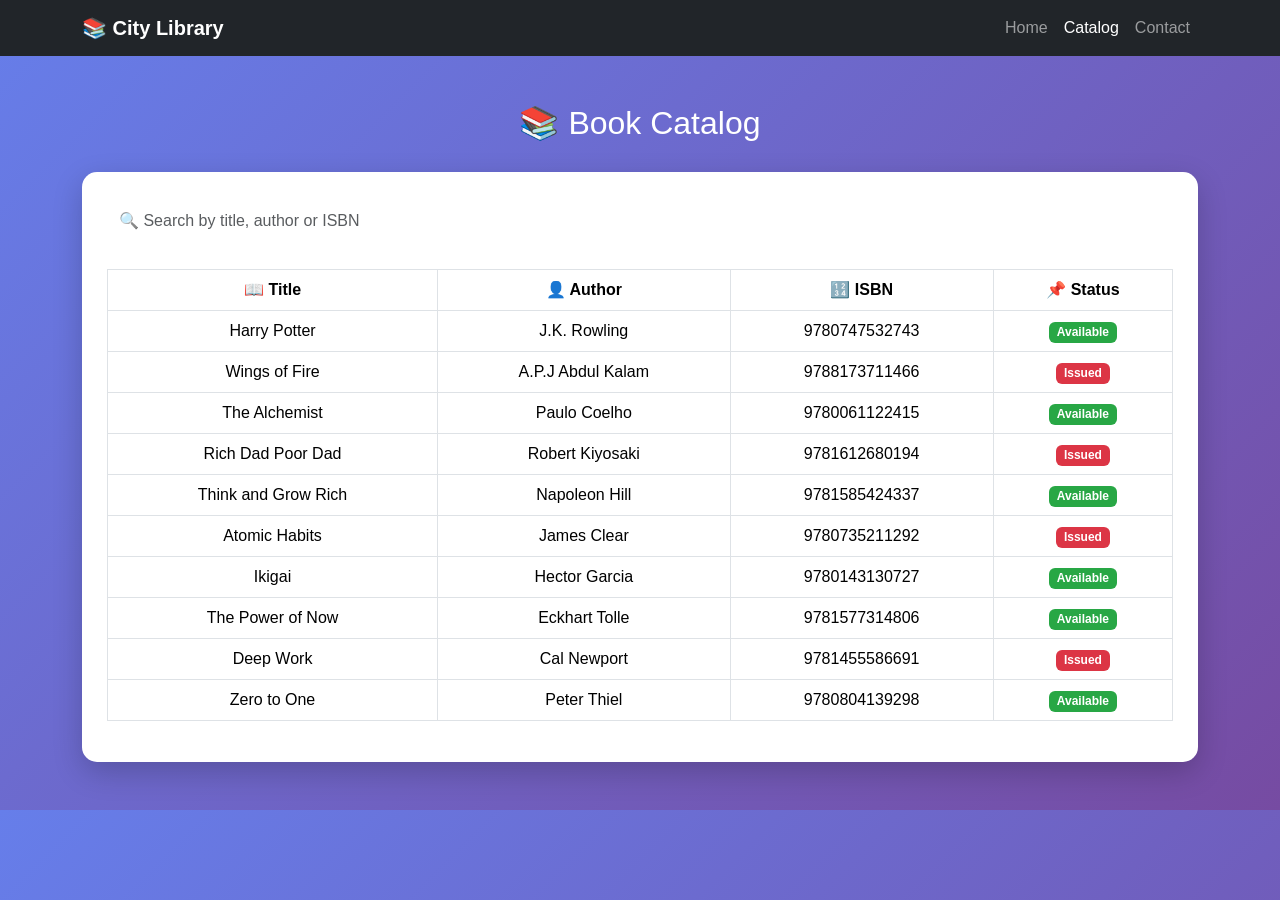
==== catalog.html @ 2ee36144 "Add files via upload" ====
<!DOCTYPE html>
<html lang="en">
<head>
<meta charset="UTF-8">
<meta name="viewport" content="width=device-width, initial-scale=1.0">
<title>Book Catalog</title>

<link href="https://cdn.jsdelivr.net/npm/bootstrap@5.3.0/dist/css/bootstrap.min.css" rel="stylesheet">

<style>
body {
    background: linear-gradient(135deg, #667eea, #764ba2);
    font-family: Arial;
}

/* Heading */
.title {
    color: white;
    text-align: center;
    margin-bottom: 30px;
}

/* Search Box */
.search-box {
    border-radius: 30px;
    padding: 12px;
    border: none;
}

/* Card container */
.catalog-card {
    background: white;
    border-radius: 15px;
    padding: 25px;
    box-shadow: 0 10px 30px rgba(0,0,0,0.2);
}

/* Table styling */
.table tbody tr {
    transition: all 0.25s ease;
}

.table tbody tr:hover {
    background-color: #eef2ff;
    transform: translateY(-2px);
    box-shadow: 0 6px 15px rgba(0,0,0,0.1);
}

/* Badge styling */
.badge-available {
    background-color: #28a745;
}

.badge-issued {
    background-color: #dc3545;
}
#notFoundMsg .alert {
    background: linear-gradient(135deg, #ff9a9e, #fad0c4);
    border: none;
    color: #333;
    animation: fadeIn 0.5s ease;
}

@keyframes fadeIn {
    from {opacity: 0; transform: translateY(10px);}
    to {opacity: 1; transform: translateY(0);}
}
</style>

</head>

<body>

<!-- Navbar -->
<nav class="navbar navbar-expand-lg navbar-dark bg-dark">
    <div class="container">
    <a class="navbar-brand fw-bold">📚 City Library</a>
    
    <button class="navbar-toggler" data-bs-toggle="collapse" data-bs-target="#nav">
    <span class="navbar-toggler-icon"></span>
    </button>
    
    <div class="collapse navbar-collapse" id="nav">
    <ul class="navbar-nav ms-auto">
    <li class="nav-item"><a class="nav-link" href="index.html">Home</a></li>
    <li class="nav-item"><a class="nav-link active" href="catalog.html">Catalog</a></li>
    <li class="nav-item"><a class="nav-link" href="contact.html">Contact</a></li>
    </ul>
    </div>
    </div>
    </nav>

<div class="container py-5">

<h2 class="title">📚 Book Catalog</h2>

<div class="catalog-card">

<!-- Search -->
<input type="text" class="form-control search-box mb-4" placeholder="🔍 Search by title, author or ISBN">

<!-- Table -->
<div class="table-responsive">
<table class="table table-bordered text-center align-middle">

<thead>
<tr>
<th>📖 Title</th>
<th>👤 Author</th>
<th>🔢 ISBN</th>
<th>📌 Status</th>
</tr>
</thead>

<tbody>

<tr>
<td>Harry Potter</td>
<td>J.K. Rowling</td>
<td>9780747532743</td>
<td><span class="badge badge-available">Available</span></td>
</tr>

<tr>
<td>Wings of Fire</td>
<td>A.P.J Abdul Kalam</td>
<td>9788173711466</td>
<td><span class="badge badge-issued">Issued</span></td>
</tr>

<tr>
<td>The Alchemist</td>
<td>Paulo Coelho</td>
<td>9780061122415</td>
<td><span class="badge badge-available">Available</span></td>
</tr>

<tr>
<td>Rich Dad Poor Dad</td>
<td>Robert Kiyosaki</td>
<td>9781612680194</td>
<td><span class="badge badge-issued">Issued</span></td>
</tr>

<tr>
<td>Think and Grow Rich</td>
<td>Napoleon Hill</td>
<td>9781585424337</td>
<td><span class="badge badge-available">Available</span></td>
</tr>

<tr>
<td>Atomic Habits</td>
<td>James Clear</td>
<td>9780735211292</td>
<td><span class="badge badge-issued">Issued</span></td>
</tr>

<tr>
<td>Ikigai</td>
<td>Hector Garcia</td>
<td>9780143130727</td>
<td><span class="badge badge-available">Available</span></td>
</tr>

<tr>
<td>The Power of Now</td>
<td>Eckhart Tolle</td>
<td>9781577314806</td>
<td><span class="badge badge-available">Available</span></td>
</tr>

<tr>
<td>Deep Work</td>
<td>Cal Newport</td>
<td>9781455586691</td>
<td><span class="badge badge-issued">Issued</span></td>
</tr>

<tr>
<td>Zero to One</td>
<td>Peter Thiel</td>
<td>9780804139298</td>
<td><span class="badge badge-available">Available</span></td>
</tr>

</tbody>

</table>
<div id="notFoundMsg" class="text-center mt-4" style="display:none;">
    <div class="alert alert-warning shadow p-4 rounded">
        <h4>📕 Book Not Found</h4>
        <p>Try searching with another title, author or ISBN</p>
    </div>
</div>
</div>

</div>

</div>
<script>
    const searchInput = document.querySelector(".search-box");
    const rows = document.querySelectorAll("tbody tr");
    const notFoundMsg = document.getElementById("notFoundMsg");
    
    searchInput.addEventListener("keyup", function () {
        let searchValue = this.value.toLowerCase();
        let found = false;
    
        rows.forEach(row => {
            let text = row.innerText.toLowerCase();
    
            if (text.includes(searchValue) && searchValue !== "") {
                row.style.display = "";
                row.style.backgroundColor = "#ffe082";
                found = true;
            } else {
                row.style.display = "none";
            }
        });
    
        // If empty input → show all rows
        if (searchValue === "") {
            rows.forEach(row => {
                row.style.display = "";
                row.style.backgroundColor = "";
            });
            notFoundMsg.style.display = "none";
            return;
        }
    
        // Show message if no match
        if (!found) {
            notFoundMsg.style.display = "block";
        } else {
            notFoundMsg.style.display = "none";
        }
    });
    </script>
</body>
</html>
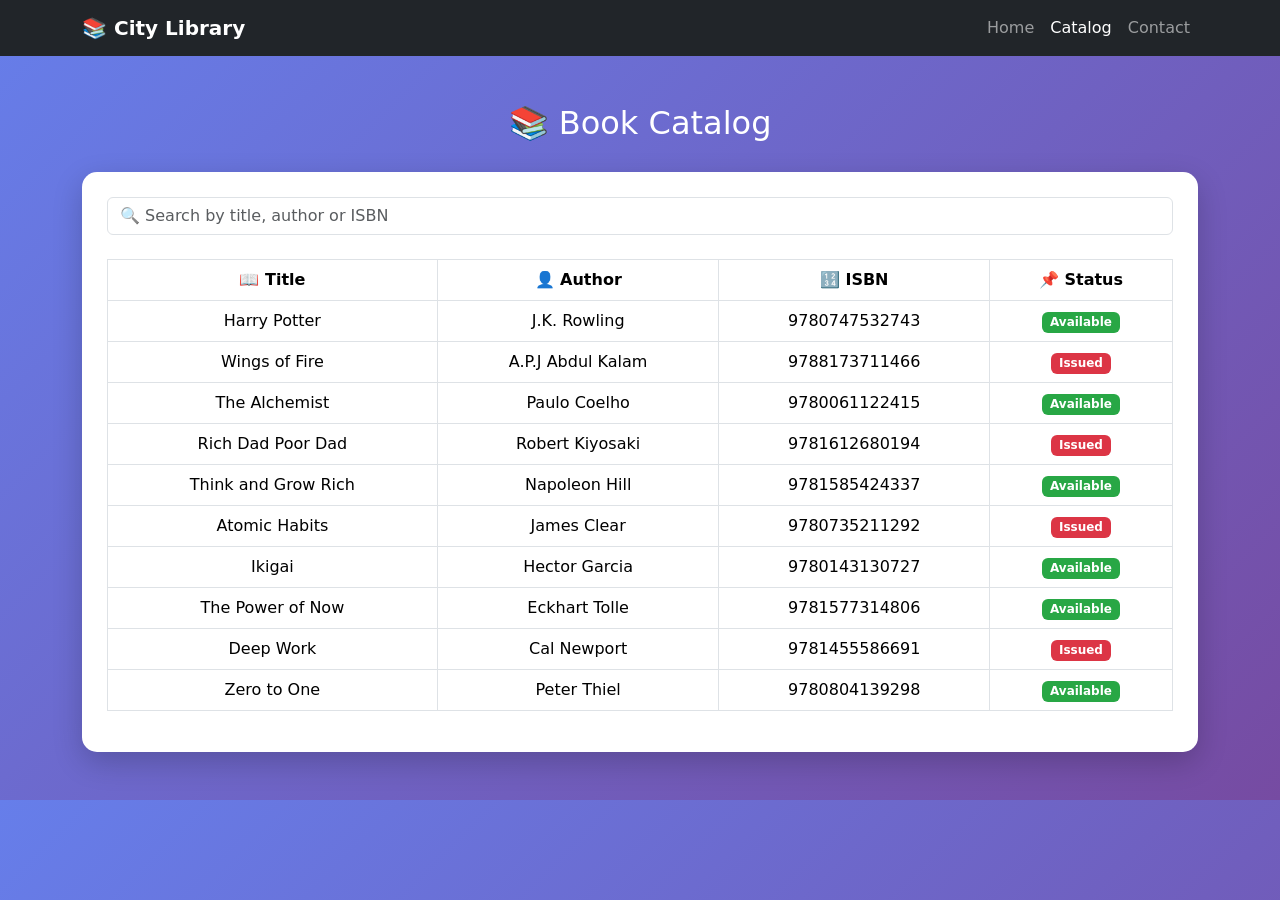
==== commit 60363ff2: "Add files via upload" ====
--- a/catalog.html
+++ b/catalog.html
@@ -4,67 +4,13 @@
 <meta charset="UTF-8">
 <meta name="viewport" content="width=device-width, initial-scale=1.0">
 <title>Book Catalog</title>
+<link rel="stylesheet" href="./style.css">
+
 
 <link href="https://cdn.jsdelivr.net/npm/bootstrap@5.3.0/dist/css/bootstrap.min.css" rel="stylesheet">
 
 <style>
-body {
-    background: linear-gradient(135deg, #667eea, #764ba2);
-    font-family: Arial;
-}
 
-/* Heading */
-.title {
-    color: white;
-    text-align: center;
-    margin-bottom: 30px;
-}
-
-/* Search Box */
-.search-box {
-    border-radius: 30px;
-    padding: 12px;
-    border: none;
-}
-
-/* Card container */
-.catalog-card {
-    background: white;
-    border-radius: 15px;
-    padding: 25px;
-    box-shadow: 0 10px 30px rgba(0,0,0,0.2);
-}
-
-/* Table styling */
-.table tbody tr {
-    transition: all 0.25s ease;
-}
-
-.table tbody tr:hover {
-    background-color: #eef2ff;
-    transform: translateY(-2px);
-    box-shadow: 0 6px 15px rgba(0,0,0,0.1);
-}
-
-/* Badge styling */
-.badge-available {
-    background-color: #28a745;
-}
-
-.badge-issued {
-    background-color: #dc3545;
-}
-#notFoundMsg .alert {
-    background: linear-gradient(135deg, #ff9a9e, #fad0c4);
-    border: none;
-    color: #333;
-    animation: fadeIn 0.5s ease;
-}
-
-@keyframes fadeIn {
-    from {opacity: 0; transform: translateY(10px);}
-    to {opacity: 1; transform: translateY(0);}
-}
 </style>
 
 </head>
@@ -198,44 +144,6 @@
 </div>
 
 </div>
-<script>
-    const searchInput = document.querySelector(".search-box");
-    const rows = document.querySelectorAll("tbody tr");
-    const notFoundMsg = document.getElementById("notFoundMsg");
-    
-    searchInput.addEventListener("keyup", function () {
-        let searchValue = this.value.toLowerCase();
-        let found = false;
-    
-        rows.forEach(row => {
-            let text = row.innerText.toLowerCase();
-    
-            if (text.includes(searchValue) && searchValue !== "") {
-                row.style.display = "";
-                row.style.backgroundColor = "#ffe082";
-                found = true;
-            } else {
-                row.style.display = "none";
-            }
-        });
-    
-        // If empty input → show all rows
-        if (searchValue === "") {
-            rows.forEach(row => {
-                row.style.display = "";
-                row.style.backgroundColor = "";
-            });
-            notFoundMsg.style.display = "none";
-            return;
-        }
-    
-        // Show message if no match
-        if (!found) {
-            notFoundMsg.style.display = "block";
-        } else {
-            notFoundMsg.style.display = "none";
-        }
-    });
-    </script>
+<script src="./script.js"> </script>
 </body>
 </html>
--- a/style.css
+++ b/style.css
@@ -0,0 +1,120 @@
+.hero {
+    background: url('https://images.unsplash.com/photo-1524995997946-a1c2e315a42f') no-repeat center/cover;  
+    color: rgb(6, 6, 6);
+    display: flex;
+    align-items: center;
+    text-align: center;
+    min-height: 100vh;
+     padding-top: 90px;
+  }
+  .hero h1{
+      text-transform: capitalize;
+      text-shadow: 2px 2px solid black;
+  }
+  .card-hover {
+      transition: all 0.3s ease;
+      border-radius: 12px;
+  }
+  
+  .card-hover:hover {
+      transform: translateY(-10px) scale(1.03);
+      box-shadow: 0 15px 30px rgba(0,0,0,0.2);
+      background: linear-gradient(135deg, #0d6efd, #6610f2);
+      color: white;
+  }
+  
+  .card-hover:hover h4,
+  .card-hover:hover p {
+      color: white;
+  }
+  
+
+  body {
+    background: linear-gradient(135deg, #667eea, #764ba2);
+    font-family: Arial;
+}
+
+/* Heading */
+.title {
+    color: white;
+    text-align: center;
+    margin-bottom: 30px;
+}
+
+/* Search Box */
+.search-box {
+    border-radius: 30px;
+    padding: 12px;
+    border: none;
+}
+
+/* Card container */
+.catalog-card {
+    background: white;
+    border-radius: 15px;
+    padding: 25px;
+    box-shadow: 0 10px 30px rgba(0,0,0,0.2);
+}
+
+/* Table styling */
+.table tbody tr {
+    transition: all 0.25s ease;
+}
+
+.table tbody tr:hover {
+    background-color: #eef2ff;
+    transform: translateY(-2px);
+    box-shadow: 0 6px 15px rgba(0,0,0,0.1);
+}
+
+/* Badge styling */
+.badge-available {
+    background-color: #28a745;
+}
+
+.badge-issued {
+    background-color: #dc3545;
+}
+#notFoundMsg .alert {
+    background: linear-gradient(135deg, #ff9a9e, #fad0c4);
+    border: none;
+    color: #333;
+    animation: fadeIn 0.5s ease;
+}
+
+@keyframes fadeIn {
+    from {opacity: 0; transform: translateY(10px);}
+    to {opacity: 1; transform: translateY(0);}
+}
+
+
+.contact-card {
+    background: white;
+    border-radius: 15px;
+    padding: 30px;
+    box-shadow: 0 10px 30px rgba(0,0,0,0.2);
+}
+
+
+.form-control:focus {
+    border-color: #764ba2;
+    box-shadow: 0 0 10px rgba(118,75,162,0.4);
+}
+
+
+.btn-custom {
+    background: linear-gradient(45deg, #0d6efd, #6610f2);
+    color: white;
+    border: none;
+    transition: 0.3s;
+}
+
+.btn-custom:hover {
+    transform: scale(1.05);
+    box-shadow: 0 8px 20px rgba(0,0,0,0.2);
+}
+
+.icon {
+    font-size: 20px;
+    margin-right: 10px;
+}
